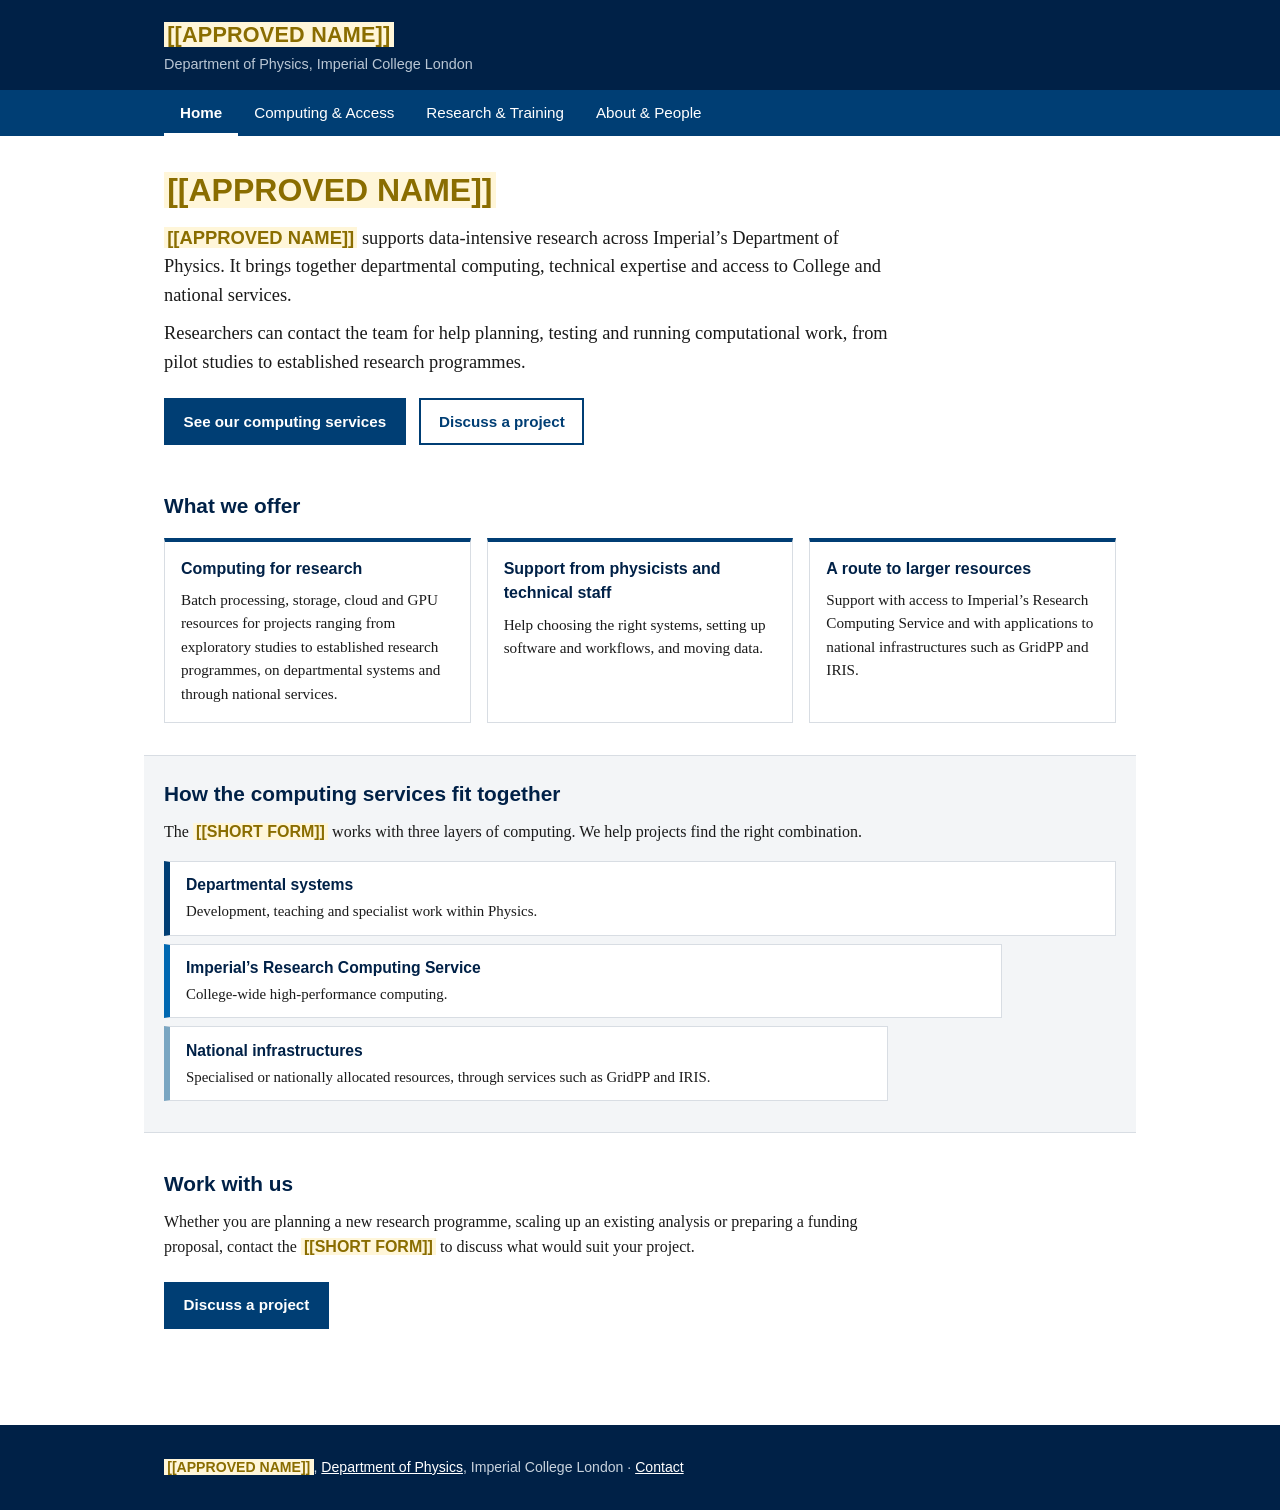
==== index.html @ 4c00ba46 "Add files via upload add files from Claude" ====
<!DOCTYPE html>
<html lang="en-GB">
<head>
<meta charset="utf-8">
<meta name="viewport" content="width=device-width, initial-scale=1">
<meta name="description" content="Computing, expertise and training for data-intensive research across the Department of Physics at Imperial College London.">
<title>[[APPROVED NAME]]</title>
<link rel="stylesheet" href="styles.css">
</head>
<body>

<a class="skip" href="#main">Skip to main content</a>

<header class="site">
  <div class="site-inner">
    <p class="site-name"><a href="index.html"><span class="ph">[[APPROVED NAME]]</span></a></p>
    <p class="site-sub">Department of Physics, Imperial College London</p>
  </div>
</header>
<nav class="site-nav" aria-label="Main navigation">
  <div class="nav-inner">
    <a href="index.html" aria-current="page">Home</a>
    <a href="computing-access.html">Computing &amp; Access</a>
    <a href="research-training.html">Research &amp; Training</a>
    <a href="about-people.html">About &amp; People</a>
  </div>
</nav>

<main id="main">
  <h1><span class="ph">[[APPROVED NAME]]</span></h1>
  <p class="lede"><span class="ph">[[APPROVED NAME]]</span> supports data-intensive research across Imperial&rsquo;s Department of Physics. It brings together departmental computing, technical expertise and access to College and national services.</p>
  <p class="lede">Researchers can contact the team for help planning, testing and running computational work, from pilot studies to established research programmes.</p>

  <div class="actions">
    <a class="btn primary" href="computing-access.html">See our computing services</a>
    <a class="btn secondary" href="about-people.html#contact">Discuss a project</a>
  </div>

  <h2>What we offer</h2>
  <ul class="offers">
    <li>
      <h3>Computing for research</h3>
      <p>Batch processing, storage, cloud and GPU resources for projects ranging from exploratory studies to established research programmes, on departmental systems and through national services.</p>
    </li>
    <li>
      <h3>Support from physicists and technical staff</h3>
      <p>Help choosing the right systems, setting up software and workflows, and moving data.</p>
    </li>
    <li>
      <h3>A route to larger resources</h3>
      <p>Support with access to Imperial&rsquo;s Research Computing Service and with applications to national infrastructures such as GridPP and IRIS.</p>
    </li>
  </ul>

  <div class="band">
    <h2>How the computing services fit together</h2>
    <p>The <span class="ph">[[SHORT FORM]]</span> works with three layers of computing. We help projects find the right combination.</p>
    <div class="layers">
      <div class="layer">
        <h3>Departmental systems</h3>
        <p>Development, teaching and specialist work within Physics.</p>
      </div>
      <div class="layer">
        <h3>Imperial&rsquo;s Research Computing Service</h3>
        <p>College-wide high-performance computing.</p>
      </div>
      <div class="layer">
        <h3>National infrastructures</h3>
        <p>Specialised or nationally allocated resources, through services such as GridPP and IRIS.</p>
      </div>
    </div>
  </div>

  <h2>Work with us</h2>
  <p>Whether you are planning a new research programme, scaling up an existing analysis or preparing a funding proposal, contact the <span class="ph">[[SHORT FORM]]</span> to discuss what would suit your project.</p>
  <div class="actions">
    <a class="btn primary" href="about-people.html#contact">Discuss a project</a>
  </div>
</main>

<footer class="site">
  <div class="foot-inner">
    <p><span class="ph">[[APPROVED NAME]]</span>, <a href="https://www.imperial.ac.uk/physics">Department of Physics</a>, Imperial College London &middot; <a href="about-people.html#contact">Contact</a></p>
  </div>
</footer>

</body>
</html>
---- styles.css ----
/* Department of Physics computing centre - site stylesheet
   Static, no external dependencies. System font stack so the site
   works identically on any server with no font loading. */

:root {
  --navy: #002147;
  --navy-2: #003e74;
  --ink: #1a1a1a;
  --muted: #5a6672;
  --line: #d8dde3;
  --band: #f3f5f7;
  --accent: #0068b1;
  --placeholder: #8a6d00;
  --placeholder-bg: #fff6d9;
  --max: 62rem;
}

* { box-sizing: border-box; }

html { font-size: 100%; }

body {
  margin: 0;
  font-family: Georgia, 'Times New Roman', serif;
  color: var(--ink);
  line-height: 1.55;
  background: #ffffff;
}

h1, h2, h3, nav, .eyebrow, .btn, footer, .meta {
  font-family: -apple-system, BlinkMacSystemFont, 'Segoe UI', Arial, sans-serif;
}

/* ---------- header ---------- */
header.site {
  background: var(--navy);
  color: #fff;
}
.site-inner {
  max-width: var(--max);
  margin: 0 auto;
  padding: 1.1rem 1.25rem 0.9rem;
}
.site-name {
  font-family: -apple-system, BlinkMacSystemFont, 'Segoe UI', Arial, sans-serif;
  font-size: 1.35rem;
  font-weight: 700;
  letter-spacing: 0.01em;
  margin: 0;
}
.site-name a { color: #fff; text-decoration: none; }
.site-sub {
  margin: 0.15rem 0 0;
  font-size: 0.9rem;
  color: #b9c6d4;
  font-family: -apple-system, BlinkMacSystemFont, 'Segoe UI', Arial, sans-serif;
}
nav.site-nav {
  background: var(--navy-2);
}
.nav-inner {
  max-width: var(--max);
  margin: 0 auto;
  padding: 0 1.25rem;
  display: flex;
  flex-wrap: wrap;
}
nav.site-nav a {
  color: #fff;
  text-decoration: none;
  padding: 0.65rem 1rem 0.55rem;
  font-size: 0.95rem;
  border-bottom: 3px solid transparent;
}
nav.site-nav a:hover { background: rgba(255,255,255,0.08); }
nav.site-nav a[aria-current="page"] {
  border-bottom-color: #fff;
  font-weight: 600;
}
nav.site-nav a:focus-visible,
a:focus-visible, .btn:focus-visible {
  outline: 3px solid #ffbf47;
  outline-offset: 1px;
}

/* ---------- layout ---------- */
main {
  max-width: var(--max);
  margin: 0 auto;
  padding: 2.2rem 1.25rem 3rem;
}
h1 {
  font-size: 2rem;
  line-height: 1.2;
  color: var(--navy);
  margin: 0 0 0.9rem;
}
h2 {
  font-size: 1.3rem;
  color: var(--navy);
  margin: 2.2rem 0 0.6rem;
}
p { margin: 0.6rem 0; max-width: 46rem; }
.lede { font-size: 1.15rem; max-width: 46rem; }
a { color: var(--accent); }

.eyebrow {
  text-transform: uppercase;
  letter-spacing: 0.08em;
  font-size: 0.78rem;
  color: var(--muted);
  margin: 0 0 0.4rem;
}

/* buttons */
.actions { margin: 1.4rem 0 0.4rem; }
.btn {
  display: inline-block;
  padding: 0.6rem 1.1rem;
  margin: 0 0.6rem 0.6rem 0;
  text-decoration: none;
  font-size: 0.95rem;
  font-weight: 600;
  border: 2px solid var(--navy-2);
}
.btn.primary { background: var(--navy-2); color: #fff; }
.btn.primary:hover { background: var(--navy); border-color: var(--navy); }
.btn.secondary { color: var(--navy-2); background: #fff; }
.btn.secondary:hover { background: var(--band); }

/* offer cards */
.offers {
  display: grid;
  grid-template-columns: repeat(3, 1fr);
  gap: 1rem;
  margin: 1rem 0 0;
  padding: 0;
  list-style: none;
}
.offers li {
  border: 1px solid var(--line);
  border-top: 4px solid var(--navy-2);
  padding: 0.9rem 1rem 1rem;
}
.offers h3 {
  margin: 0 0 0.4rem;
  font-size: 1rem;
  color: var(--navy);
}
.offers p { margin: 0; font-size: 0.95rem; }

/* layered-resources signature element */
.layers { margin: 1rem 0 0; }
.layer {
  border: 1px solid var(--line);
  border-left: 6px solid var(--navy-2);
  padding: 0.7rem 1rem;
  margin: 0 auto 0.5rem 0;
  background: #fff;
}
.layer:nth-child(2) { border-left-color: var(--accent); width: 88%; }
.layer:nth-child(3) { border-left-color: #7aa6c2; width: 76%; }
.layer h3 { margin: 0 0 0.2rem; font-size: 0.98rem; color: var(--navy);
  font-family: -apple-system, BlinkMacSystemFont, 'Segoe UI', Arial, sans-serif; }
.layer p { margin: 0; font-size: 0.93rem; }

/* help-with definition blocks */
.help dt {
  font-weight: 700;
  color: var(--navy);
  margin-top: 0.9rem;
  font-family: -apple-system, BlinkMacSystemFont, 'Segoe UI', Arial, sans-serif;
  font-size: 0.98rem;
}
.help dd { margin: 0.15rem 0 0 0; max-width: 46rem; }

/* numbered steps */
ol.steps { counter-reset: step; list-style: none; padding: 0; max-width: 46rem; }
ol.steps li {
  counter-increment: step;
  position: relative;
  padding: 0.35rem 0 0.35rem 2.6rem;
}
ol.steps li::before {
  content: counter(step);
  position: absolute;
  left: 0; top: 0.35rem;
  width: 1.7rem; height: 1.7rem;
  background: var(--navy-2);
  color: #fff;
  font-family: -apple-system, BlinkMacSystemFont, 'Segoe UI', Arial, sans-serif;
  font-weight: 700;
  font-size: 0.9rem;
  display: flex; align-items: center; justify-content: center;
}

/* tables */
table { border-collapse: collapse; width: 100%; margin: 1rem 0; }
th, td {
  border: 1px solid var(--line);
  padding: 0.55rem 0.7rem;
  text-align: left;
  vertical-align: top;
  font-size: 0.95rem;
}
th {
  background: var(--band);
  font-family: -apple-system, BlinkMacSystemFont, 'Segoe UI', Arial, sans-serif;
  color: var(--navy);
}

/* service entries */
.service h3 {
  margin: 1.2rem 0 0.2rem;
  font-size: 1.02rem;
  color: var(--navy);
  font-family: -apple-system, BlinkMacSystemFont, 'Segoe UI', Arial, sans-serif;
}
.service p { margin: 0.15rem 0 0; }

/* case studies */
.case {
  border: 1px solid var(--line);
  padding: 1rem 1.2rem;
  margin: 1rem 0;
  max-width: 46rem;
}
.case h3 { margin: 0 0 0.4rem; color: var(--navy); font-size: 1.05rem; }

/* people */
.people {
  display: grid;
  grid-template-columns: repeat(3, 1fr);
  gap: 1rem;
  padding: 0; margin: 1rem 0 0;
  list-style: none;
}
.people li { border: 1px solid var(--line); padding: 0.9rem 1rem; }
.people h3 { margin: 0; font-size: 1rem; color: var(--navy); }
.people p { margin: 0.2rem 0 0; font-size: 0.9rem; }

/* partners */
.partners { list-style: none; padding: 0; max-width: 46rem; }
.partners li { margin: 0.5rem 0; }
.partners strong { color: var(--navy); }

/* acknowledgement */
blockquote.ack {
  border-left: 4px solid var(--navy-2);
  margin: 1rem 0;
  padding: 0.6rem 1rem;
  background: var(--band);
  font-style: italic;
  max-width: 44rem;
}

/* placeholder marker: visible until replaced */
.ph {
  background: var(--placeholder-bg);
  color: var(--placeholder);
  font-family: -apple-system, BlinkMacSystemFont, 'Segoe UI', Arial, sans-serif;
  font-weight: 700;
  padding: 0 0.2rem;
}

/* band section */
.band {
  background: var(--band);
  border-top: 1px solid var(--line);
  border-bottom: 1px solid var(--line);
  margin: 2rem -1.25rem;
  padding: 1.4rem 1.25rem;
}
.band > :first-child { margin-top: 0; }

/* footer */
footer.site {
  background: var(--navy);
  color: #c7d2dd;
  margin-top: 2rem;
}
.foot-inner {
  max-width: var(--max);
  margin: 0 auto;
  padding: 1.4rem 1.25rem;
  font-size: 0.88rem;
}
footer.site a { color: #fff; }
.reviewed { color: var(--muted); font-size: 0.85rem; margin-top: 2.2rem;
  font-family: -apple-system, BlinkMacSystemFont, 'Segoe UI', Arial, sans-serif; }

/* responsive */
@media (max-width: 44rem) {
  .offers, .people { grid-template-columns: 1fr; }
  .layer:nth-child(2), .layer:nth-child(3) { width: 100%; }
  h1 { font-size: 1.6rem; }
}

@media (prefers-reduced-motion: reduce) {
  * { transition: none !important; }
}


/* skip link */
.skip {
  position: absolute;
  left: -9999px;
  top: 0;
  background: #ffbf47;
  color: #002147;
  font-family: -apple-system, BlinkMacSystemFont, 'Segoe UI', Arial, sans-serif;
  font-weight: 700;
  padding: 0.6rem 1rem;
  z-index: 10;
}
.skip:focus {
  left: 0;
}

/* horizontally scrollable table on narrow screens */
.table-scroll { overflow-x: auto; }
.table-scroll:focus-visible { outline: 3px solid #ffbf47; }
.table-scroll table { min-width: 38rem; }
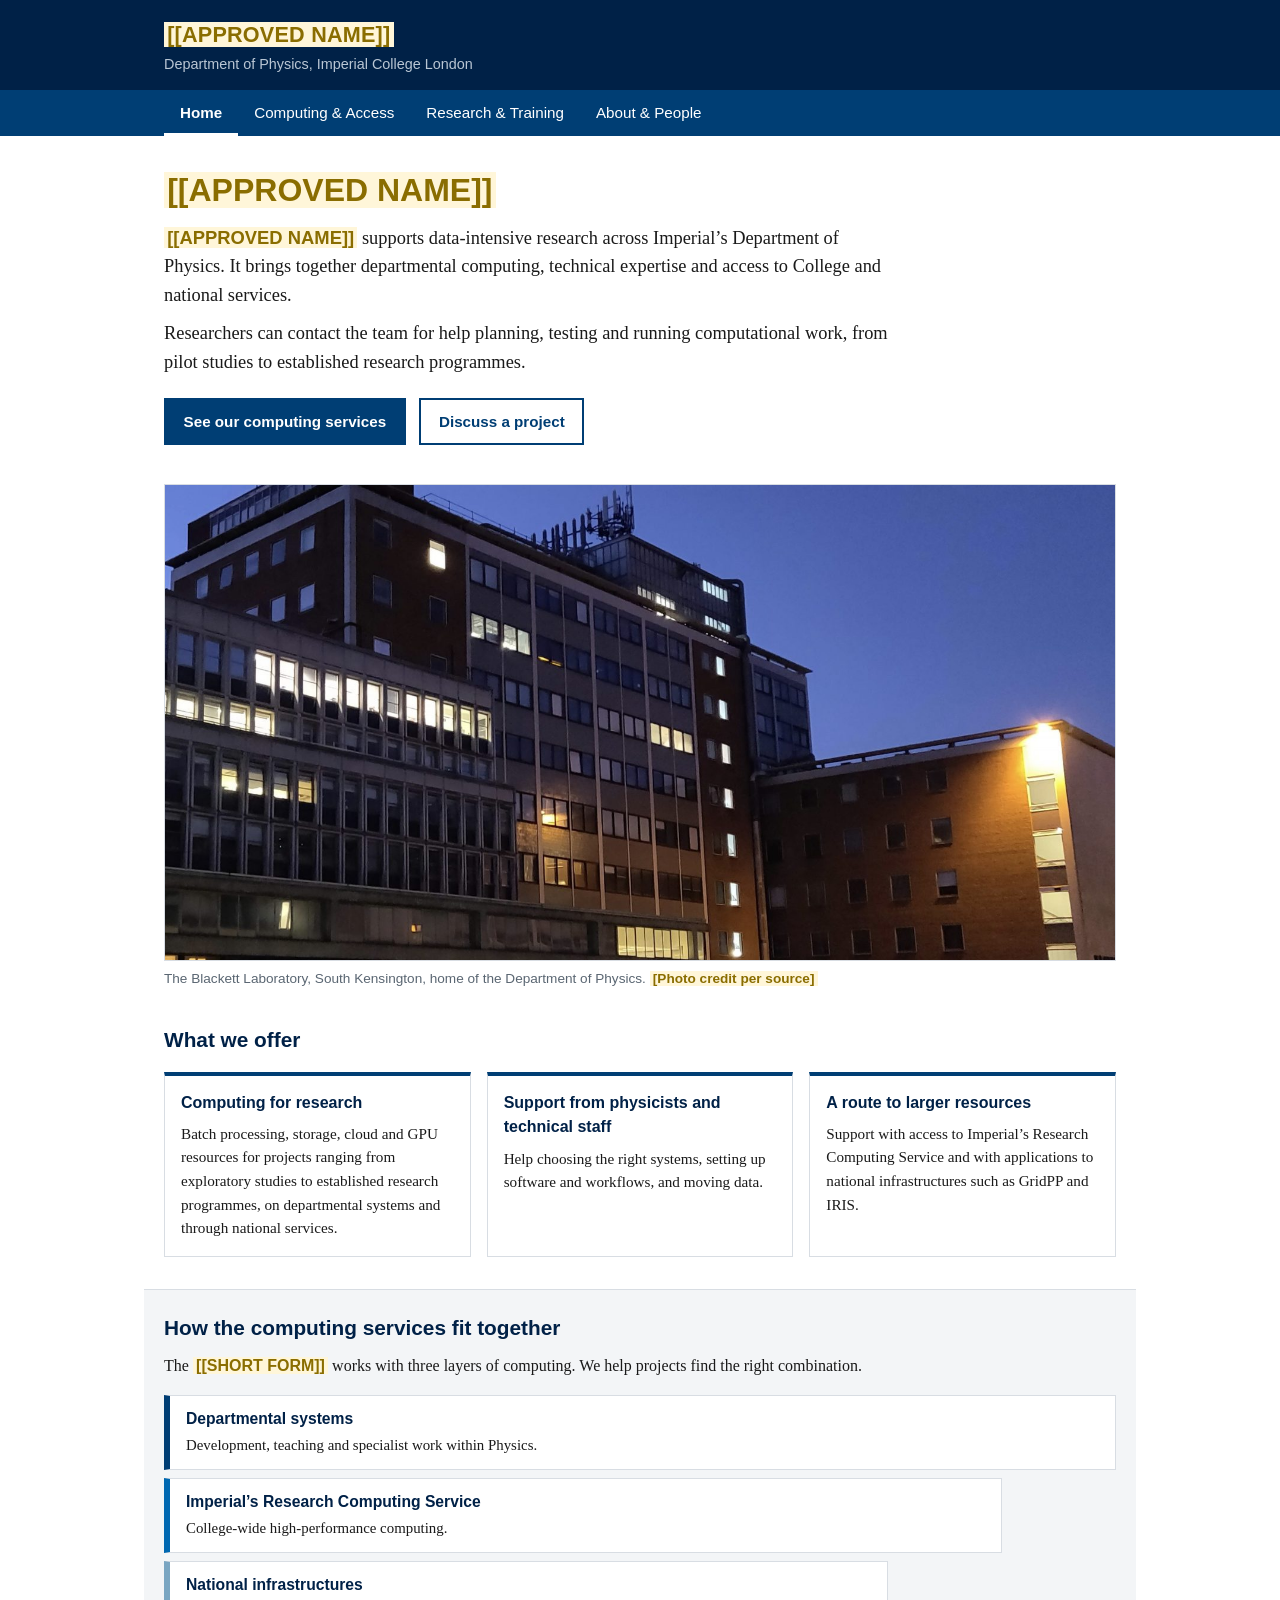
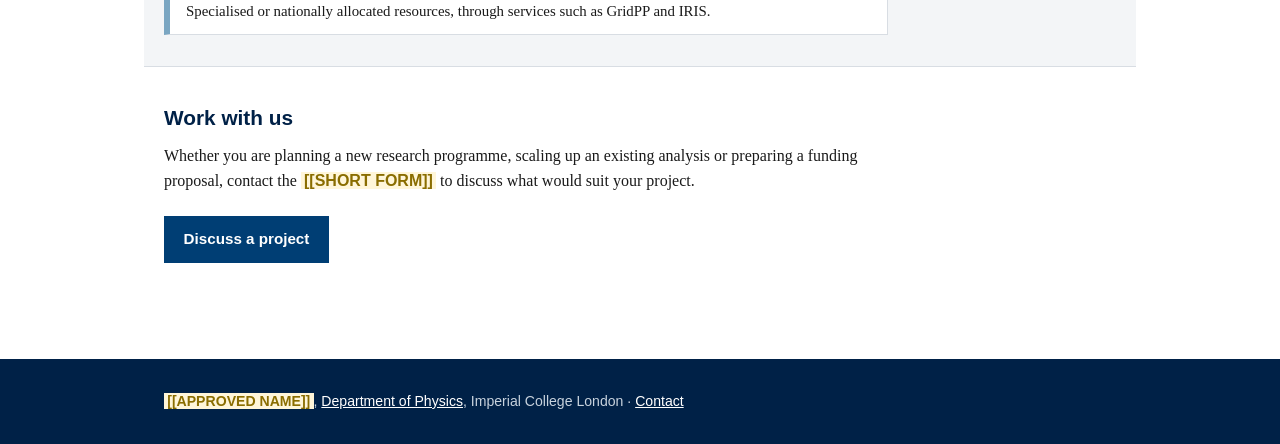
==== commit aa6ea60e: "Add files via upload adding Blackett picture as example" ====
--- a/index.html
+++ b/index.html
@@ -3,6 +3,7 @@
 <head>
 <meta charset="utf-8">
 <meta name="viewport" content="width=device-width, initial-scale=1">
+<meta name="robots" content="noindex, nofollow">
 <meta name="description" content="Computing, expertise and training for data-intensive research across the Department of Physics at Imperial College London.">
 <title>[[APPROVED NAME]]</title>
 <link rel="stylesheet" href="styles.css">
@@ -35,6 +36,12 @@
     <a class="btn primary" href="computing-access.html">See our computing services</a>
     <a class="btn secondary" href="about-people.html#contact">Discuss a project</a>
   </div>
+
+
+  <figure class="hero-photo">
+    <img src="assets/blackett-laboratory.jpg" alt="The Blackett Laboratory at dusk, windows lit, at Imperial College London&rsquo;s South Kensington campus">
+    <figcaption>The Blackett Laboratory, South Kensington, home of the Department of Physics. <span class="ph">[Photo credit per source]</span></figcaption>
+  </figure>
 
   <h2>What we offer</h2>
   <ul class="offers">
--- a/styles.css
+++ b/styles.css
@@ -321,3 +321,19 @@
 .table-scroll { overflow-x: auto; }
 .table-scroll:focus-visible { outline: 3px solid #ffbf47; }
 .table-scroll table { min-width: 38rem; }
+
+
+/* home page photograph */
+.hero-photo { margin: 1.8rem 0 0.4rem; }
+.hero-photo img {
+  width: 100%;
+  height: auto;
+  display: block;
+  border: 1px solid var(--line);
+}
+.hero-photo figcaption {
+  font-size: 0.85rem;
+  color: var(--muted);
+  margin-top: 0.45rem;
+  font-family: -apple-system, BlinkMacSystemFont, 'Segoe UI', Arial, sans-serif;
+}
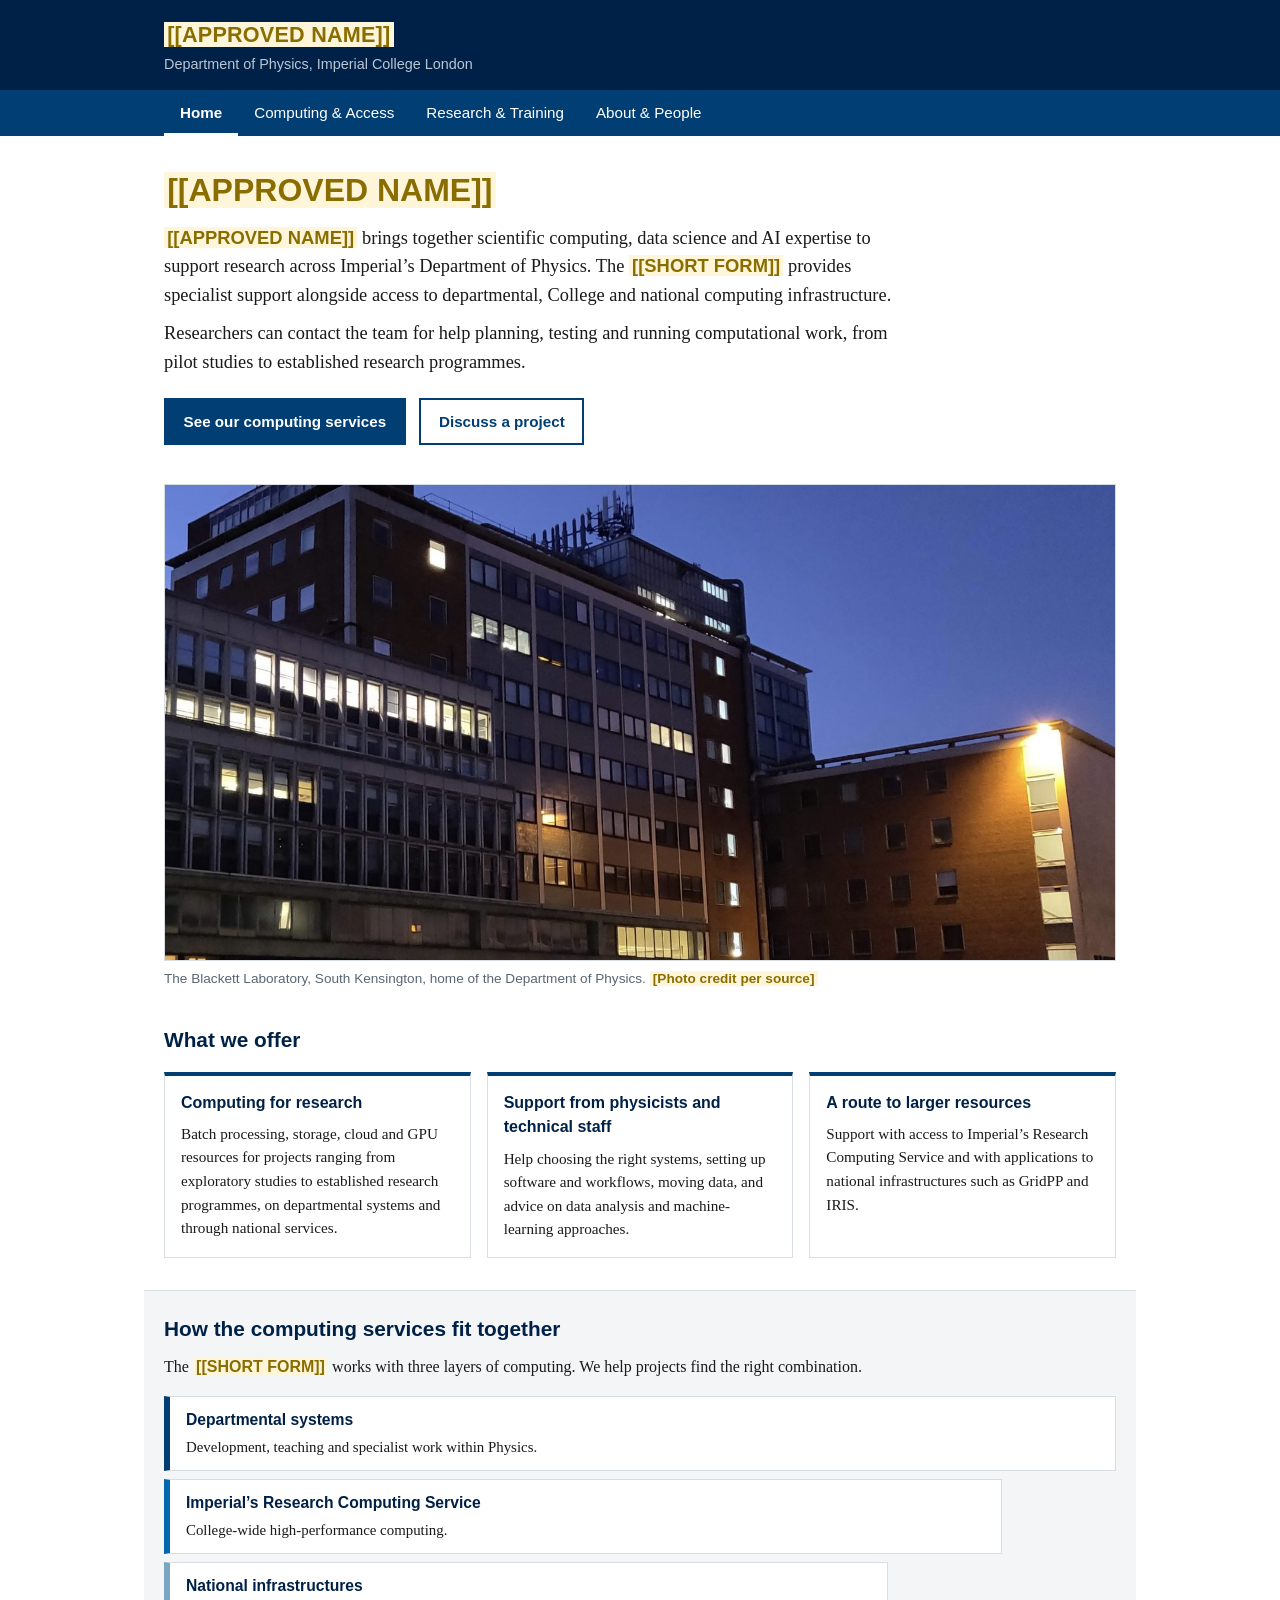
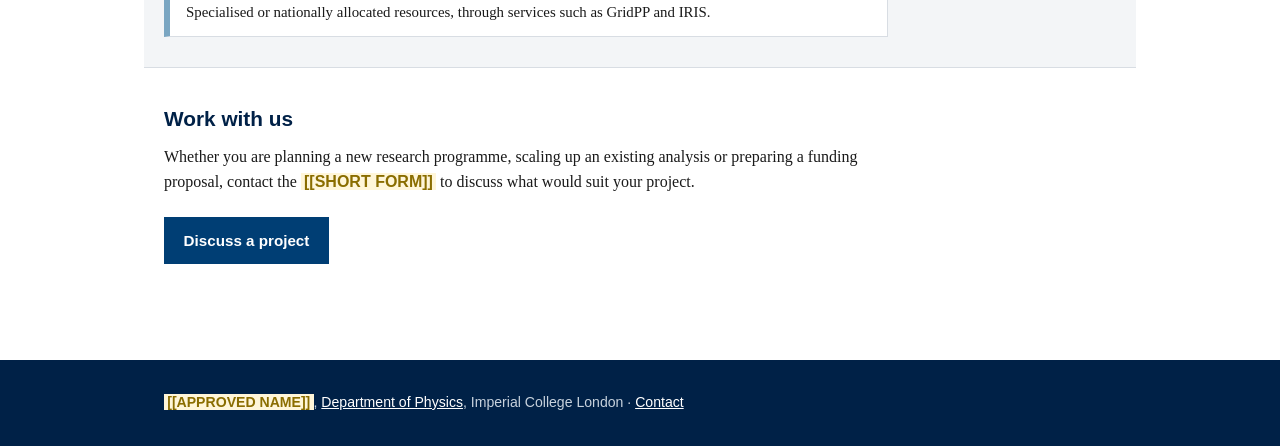
==== commit 11baa82b: "Add files via upload expertise-led homepage, seedcorn callout, Infrastructure we operate; add Blacke" ====
--- a/index.html
+++ b/index.html
@@ -29,7 +29,7 @@
 
 <main id="main">
   <h1><span class="ph">[[APPROVED NAME]]</span></h1>
-  <p class="lede"><span class="ph">[[APPROVED NAME]]</span> supports data-intensive research across Imperial&rsquo;s Department of Physics. It brings together departmental computing, technical expertise and access to College and national services.</p>
+  <p class="lede"><span class="ph">[[APPROVED NAME]]</span> brings together scientific computing, data science and AI expertise to support research across Imperial&rsquo;s Department of Physics. The <span class="ph">[[SHORT FORM]]</span> provides specialist support alongside access to departmental, College and national computing infrastructure.</p>
   <p class="lede">Researchers can contact the team for help planning, testing and running computational work, from pilot studies to established research programmes.</p>
 
   <div class="actions">
@@ -51,7 +51,7 @@
     </li>
     <li>
       <h3>Support from physicists and technical staff</h3>
-      <p>Help choosing the right systems, setting up software and workflows, and moving data.</p>
+      <p>Help choosing the right systems, setting up software and workflows, moving data, and advice on data analysis and machine-learning approaches.</p>
     </li>
     <li>
       <h3>A route to larger resources</h3>
--- a/styles.css
+++ b/styles.css
@@ -337,3 +337,15 @@
   margin-top: 0.45rem;
   font-family: -apple-system, BlinkMacSystemFont, 'Segoe UI', Arial, sans-serif;
 }
+
+
+/* callout box */
+.callout {
+  border: 1px solid var(--line);
+  border-left: 6px solid var(--accent);
+  background: var(--band);
+  padding: 0.8rem 1.1rem;
+  margin: 1.2rem 0;
+  max-width: 46rem;
+}
+.callout p { margin: 0; }
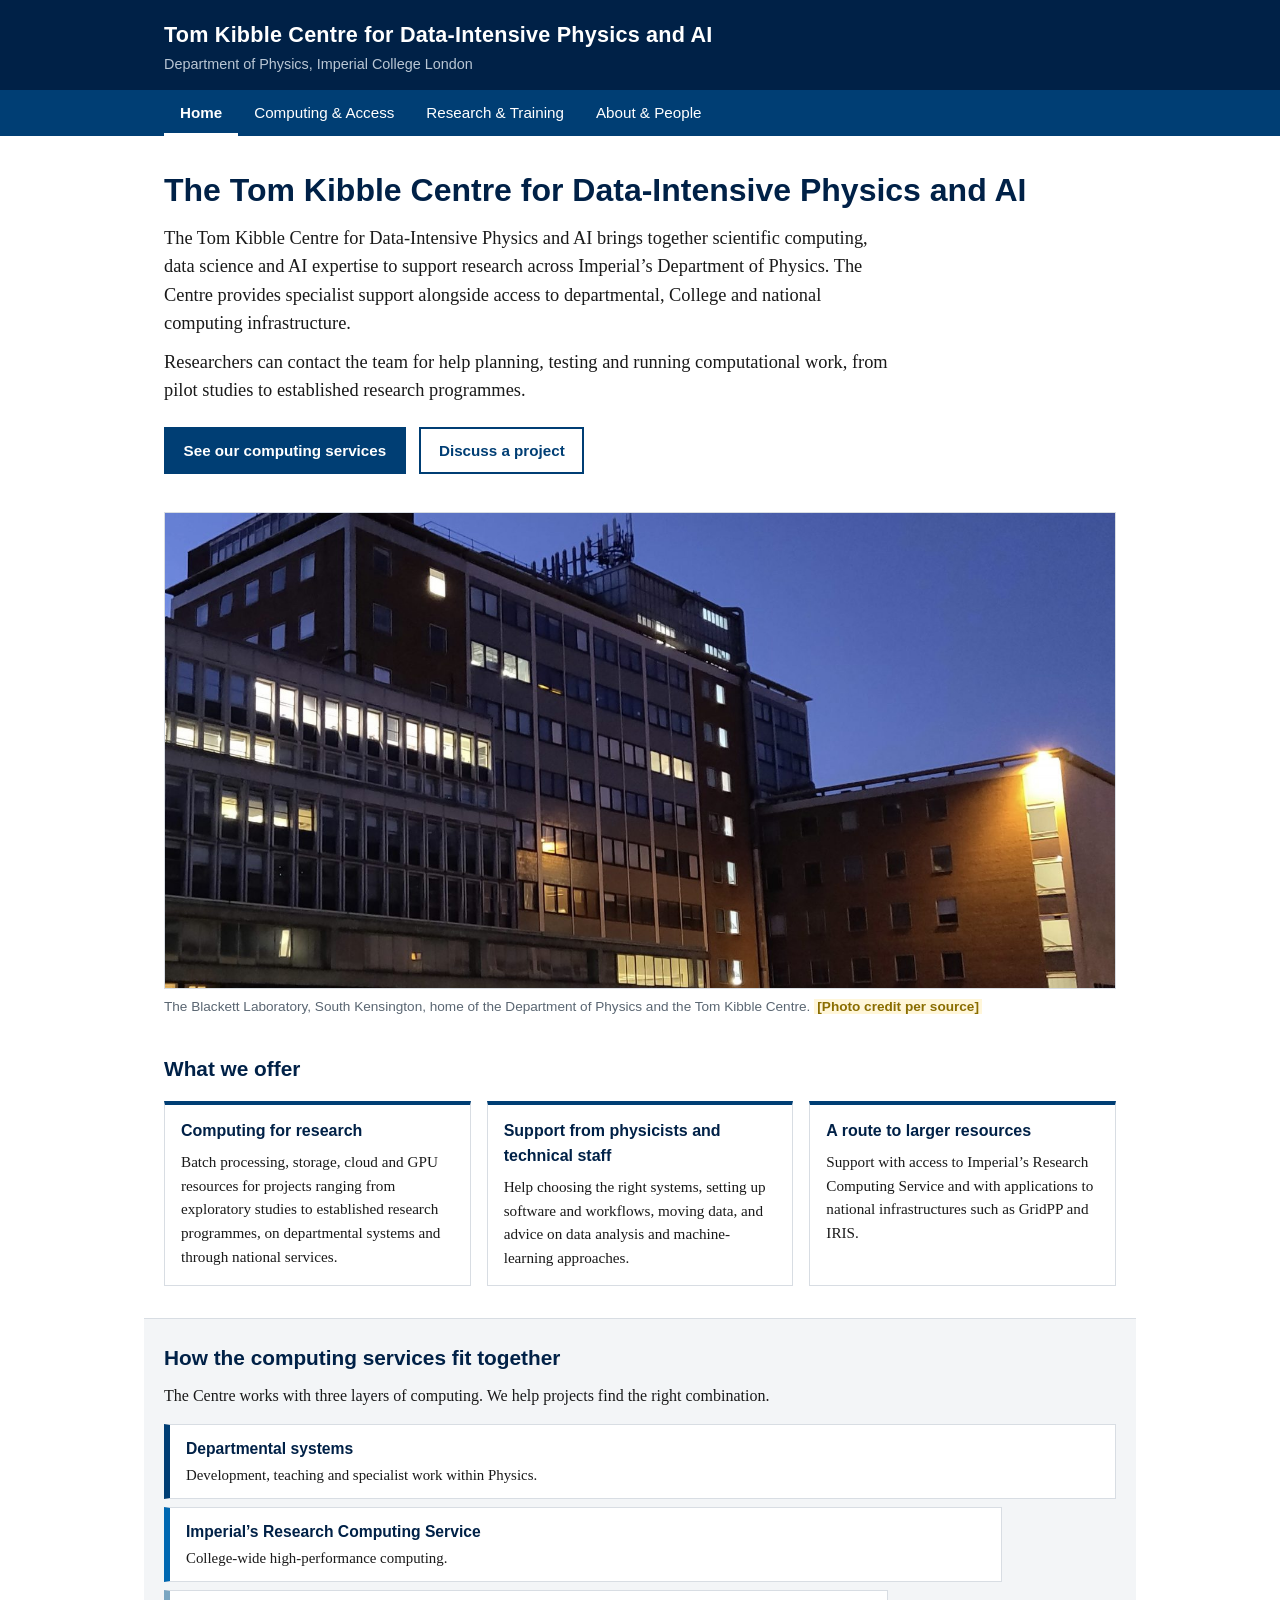
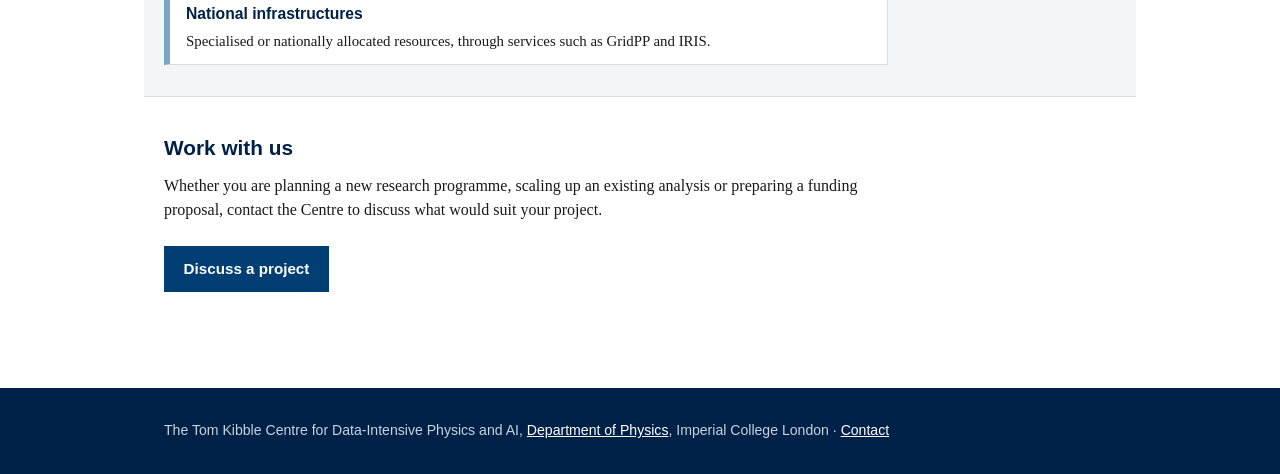
==== commit cdfaa7ee: "Add files via upload fix for Kibble picture" ====
--- a/index.html
+++ b/index.html
@@ -5,7 +5,7 @@
 <meta name="viewport" content="width=device-width, initial-scale=1">
 <meta name="robots" content="noindex, nofollow">
 <meta name="description" content="Computing, expertise and training for data-intensive research across the Department of Physics at Imperial College London.">
-<title>[[APPROVED NAME]]</title>
+<title>The Tom Kibble Centre for Data-Intensive Physics and AI</title>
 <link rel="stylesheet" href="styles.css">
 </head>
 <body>
@@ -14,7 +14,7 @@
 
 <header class="site">
   <div class="site-inner">
-    <p class="site-name"><a href="index.html"><span class="ph">[[APPROVED NAME]]</span></a></p>
+    <p class="site-name"><a href="index.html">Tom Kibble Centre for Data-Intensive Physics and AI</a></p>
     <p class="site-sub">Department of Physics, Imperial College London</p>
   </div>
 </header>
@@ -28,8 +28,8 @@
 </nav>
 
 <main id="main">
-  <h1><span class="ph">[[APPROVED NAME]]</span></h1>
-  <p class="lede"><span class="ph">[[APPROVED NAME]]</span> brings together scientific computing, data science and AI expertise to support research across Imperial&rsquo;s Department of Physics. The <span class="ph">[[SHORT FORM]]</span> provides specialist support alongside access to departmental, College and national computing infrastructure.</p>
+  <h1>The Tom Kibble Centre for Data-Intensive Physics and AI</h1>
+  <p class="lede">The Tom Kibble Centre for Data-Intensive Physics and AI brings together scientific computing, data science and AI expertise to support research across Imperial&rsquo;s Department of Physics. The Centre provides specialist support alongside access to departmental, College and national computing infrastructure.</p>
   <p class="lede">Researchers can contact the team for help planning, testing and running computational work, from pilot studies to established research programmes.</p>
 
   <div class="actions">
@@ -39,8 +39,8 @@
 
 
   <figure class="hero-photo">
-    <img src="assets/blackett-laboratory.jpg" alt="The Blackett Laboratory at dusk, windows lit, at Imperial College London&rsquo;s South Kensington campus">
-    <figcaption>The Blackett Laboratory, South Kensington, home of the Department of Physics. <span class="ph">[Photo credit per source]</span></figcaption>
+    <img src="../assets/blackett-laboratory.jpg" alt="The Blackett Laboratory at dusk, windows lit, at Imperial College London&rsquo;s South Kensington campus">
+    <figcaption>The Blackett Laboratory, South Kensington, home of the Department of Physics and the Tom Kibble Centre. <span class="ph">[Photo credit per source]</span></figcaption>
   </figure>
 
   <h2>What we offer</h2>
@@ -61,7 +61,7 @@
 
   <div class="band">
     <h2>How the computing services fit together</h2>
-    <p>The <span class="ph">[[SHORT FORM]]</span> works with three layers of computing. We help projects find the right combination.</p>
+    <p>The Centre works with three layers of computing. We help projects find the right combination.</p>
     <div class="layers">
       <div class="layer">
         <h3>Departmental systems</h3>
@@ -79,7 +79,7 @@
   </div>
 
   <h2>Work with us</h2>
-  <p>Whether you are planning a new research programme, scaling up an existing analysis or preparing a funding proposal, contact the <span class="ph">[[SHORT FORM]]</span> to discuss what would suit your project.</p>
+  <p>Whether you are planning a new research programme, scaling up an existing analysis or preparing a funding proposal, contact the Centre to discuss what would suit your project.</p>
   <div class="actions">
     <a class="btn primary" href="about-people.html#contact">Discuss a project</a>
   </div>
@@ -87,7 +87,7 @@
 
 <footer class="site">
   <div class="foot-inner">
-    <p><span class="ph">[[APPROVED NAME]]</span>, <a href="https://www.imperial.ac.uk/physics">Department of Physics</a>, Imperial College London &middot; <a href="about-people.html#contact">Contact</a></p>
+    <p>The Tom Kibble Centre for Data-Intensive Physics and AI, <a href="https://www.imperial.ac.uk/physics">Department of Physics</a>, Imperial College London &middot; <a href="about-people.html#contact">Contact</a></p>
   </div>
 </footer>
 
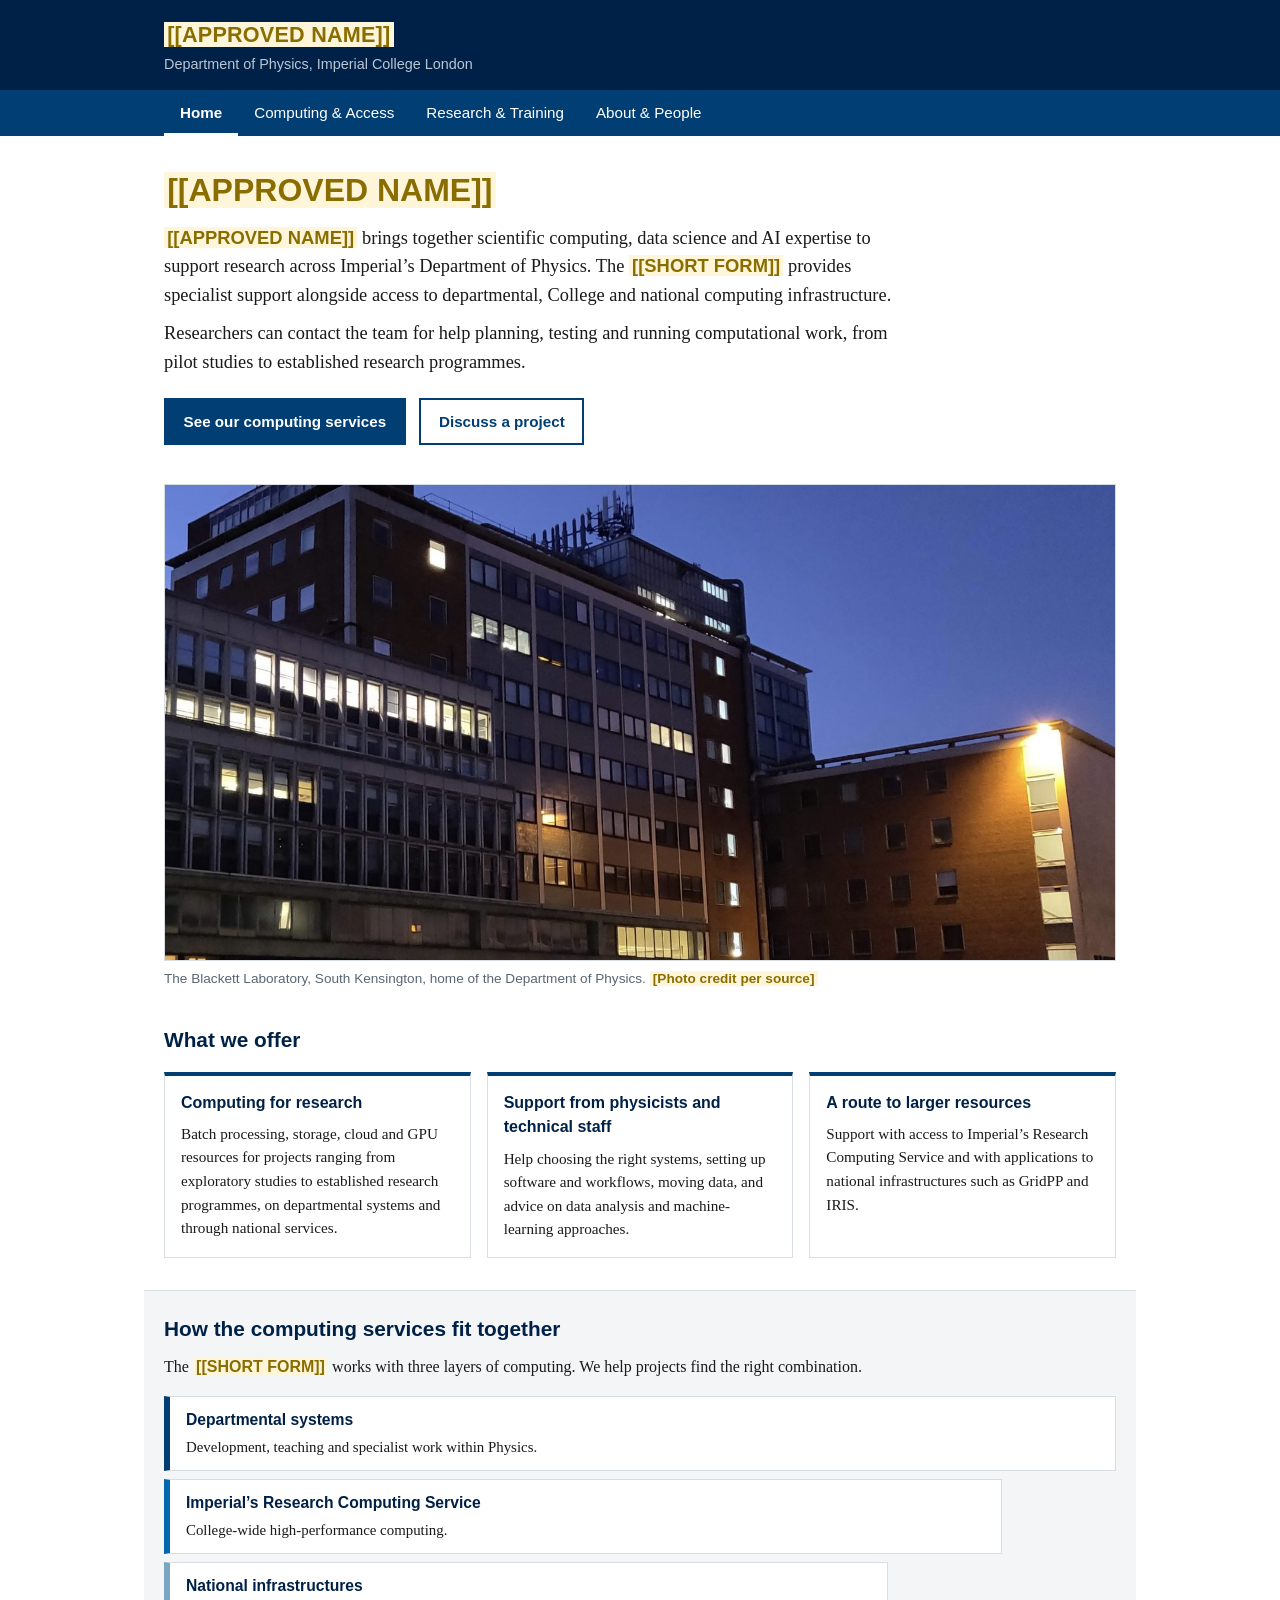
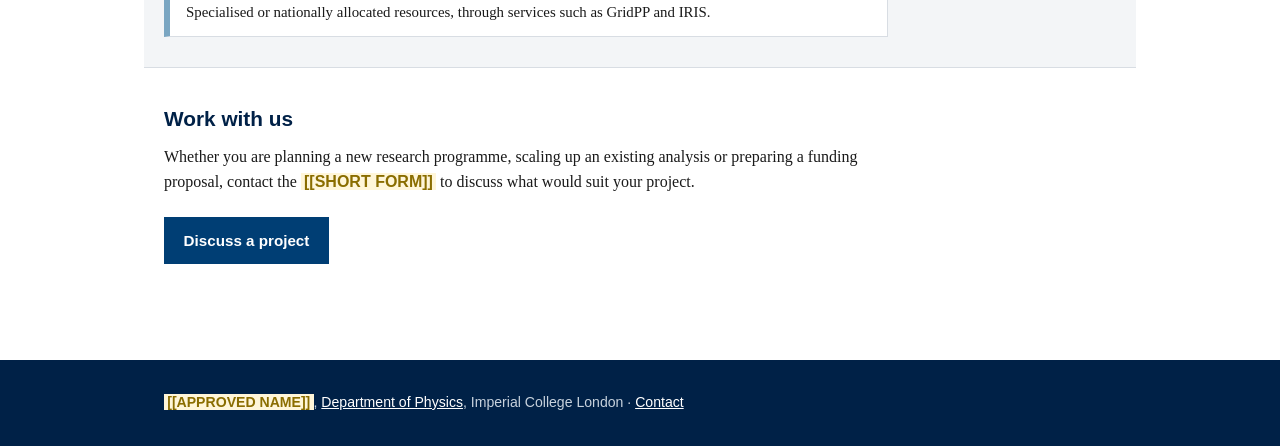
==== commit a9f938eb: "Add files via upload make full generic again" ====
--- a/index.html
+++ b/index.html
@@ -5,7 +5,7 @@
 <meta name="viewport" content="width=device-width, initial-scale=1">
 <meta name="robots" content="noindex, nofollow">
 <meta name="description" content="Computing, expertise and training for data-intensive research across the Department of Physics at Imperial College London.">
-<title>The Tom Kibble Centre for Data-Intensive Physics and AI</title>
+<title>[[APPROVED NAME]]</title>
 <link rel="stylesheet" href="styles.css">
 </head>
 <body>
@@ -14,7 +14,7 @@
 
 <header class="site">
   <div class="site-inner">
-    <p class="site-name"><a href="index.html">Tom Kibble Centre for Data-Intensive Physics and AI</a></p>
+    <p class="site-name"><a href="index.html"><span class="ph">[[APPROVED NAME]]</span></a></p>
     <p class="site-sub">Department of Physics, Imperial College London</p>
   </div>
 </header>
@@ -28,8 +28,8 @@
 </nav>
 
 <main id="main">
-  <h1>The Tom Kibble Centre for Data-Intensive Physics and AI</h1>
-  <p class="lede">The Tom Kibble Centre for Data-Intensive Physics and AI brings together scientific computing, data science and AI expertise to support research across Imperial&rsquo;s Department of Physics. The Centre provides specialist support alongside access to departmental, College and national computing infrastructure.</p>
+  <h1><span class="ph">[[APPROVED NAME]]</span></h1>
+  <p class="lede"><span class="ph">[[APPROVED NAME]]</span> brings together scientific computing, data science and AI expertise to support research across Imperial&rsquo;s Department of Physics. The <span class="ph">[[SHORT FORM]]</span> provides specialist support alongside access to departmental, College and national computing infrastructure.</p>
   <p class="lede">Researchers can contact the team for help planning, testing and running computational work, from pilot studies to established research programmes.</p>
 
   <div class="actions">
@@ -39,8 +39,8 @@
 
 
   <figure class="hero-photo">
-    <img src="../assets/blackett-laboratory.jpg" alt="The Blackett Laboratory at dusk, windows lit, at Imperial College London&rsquo;s South Kensington campus">
-    <figcaption>The Blackett Laboratory, South Kensington, home of the Department of Physics and the Tom Kibble Centre. <span class="ph">[Photo credit per source]</span></figcaption>
+    <img src="assets/blackett-laboratory.jpg" alt="The Blackett Laboratory at dusk, windows lit, at Imperial College London&rsquo;s South Kensington campus">
+    <figcaption>The Blackett Laboratory, South Kensington, home of the Department of Physics. <span class="ph">[Photo credit per source]</span></figcaption>
   </figure>
 
   <h2>What we offer</h2>
@@ -61,7 +61,7 @@
 
   <div class="band">
     <h2>How the computing services fit together</h2>
-    <p>The Centre works with three layers of computing. We help projects find the right combination.</p>
+    <p>The <span class="ph">[[SHORT FORM]]</span> works with three layers of computing. We help projects find the right combination.</p>
     <div class="layers">
       <div class="layer">
         <h3>Departmental systems</h3>
@@ -79,7 +79,7 @@
   </div>
 
   <h2>Work with us</h2>
-  <p>Whether you are planning a new research programme, scaling up an existing analysis or preparing a funding proposal, contact the Centre to discuss what would suit your project.</p>
+  <p>Whether you are planning a new research programme, scaling up an existing analysis or preparing a funding proposal, contact the <span class="ph">[[SHORT FORM]]</span> to discuss what would suit your project.</p>
   <div class="actions">
     <a class="btn primary" href="about-people.html#contact">Discuss a project</a>
   </div>
@@ -87,7 +87,7 @@
 
 <footer class="site">
   <div class="foot-inner">
-    <p>The Tom Kibble Centre for Data-Intensive Physics and AI, <a href="https://www.imperial.ac.uk/physics">Department of Physics</a>, Imperial College London &middot; <a href="about-people.html#contact">Contact</a></p>
+    <p><span class="ph">[[APPROVED NAME]]</span>, <a href="https://www.imperial.ac.uk/physics">Department of Physics</a>, Imperial College London &middot; <a href="about-people.html#contact">Contact</a></p>
   </div>
 </footer>
 
--- a/styles.css
+++ b/styles.css
@@ -339,6 +339,29 @@
 }
 
 
+/* about-page portrait */
+figure.portrait {
+  float: left;
+  width: 220px;
+  margin: 0.3rem 1.4rem 1rem 0;
+}
+figure.portrait img {
+  width: 100%;
+  height: auto;
+  display: block;
+  border: 1px solid var(--line);
+}
+figure.portrait figcaption {
+  font-size: 0.78rem;
+  color: var(--muted);
+  margin-top: 0.4rem;
+  font-family: -apple-system, BlinkMacSystemFont, 'Segoe UI', Arial, sans-serif;
+}
+@media (max-width: 44rem) {
+  figure.portrait { float: none; width: 100%; max-width: 280px; margin: 0 auto 1rem; }
+}
+
+
 /* callout box */
 .callout {
   border: 1px solid var(--line);
